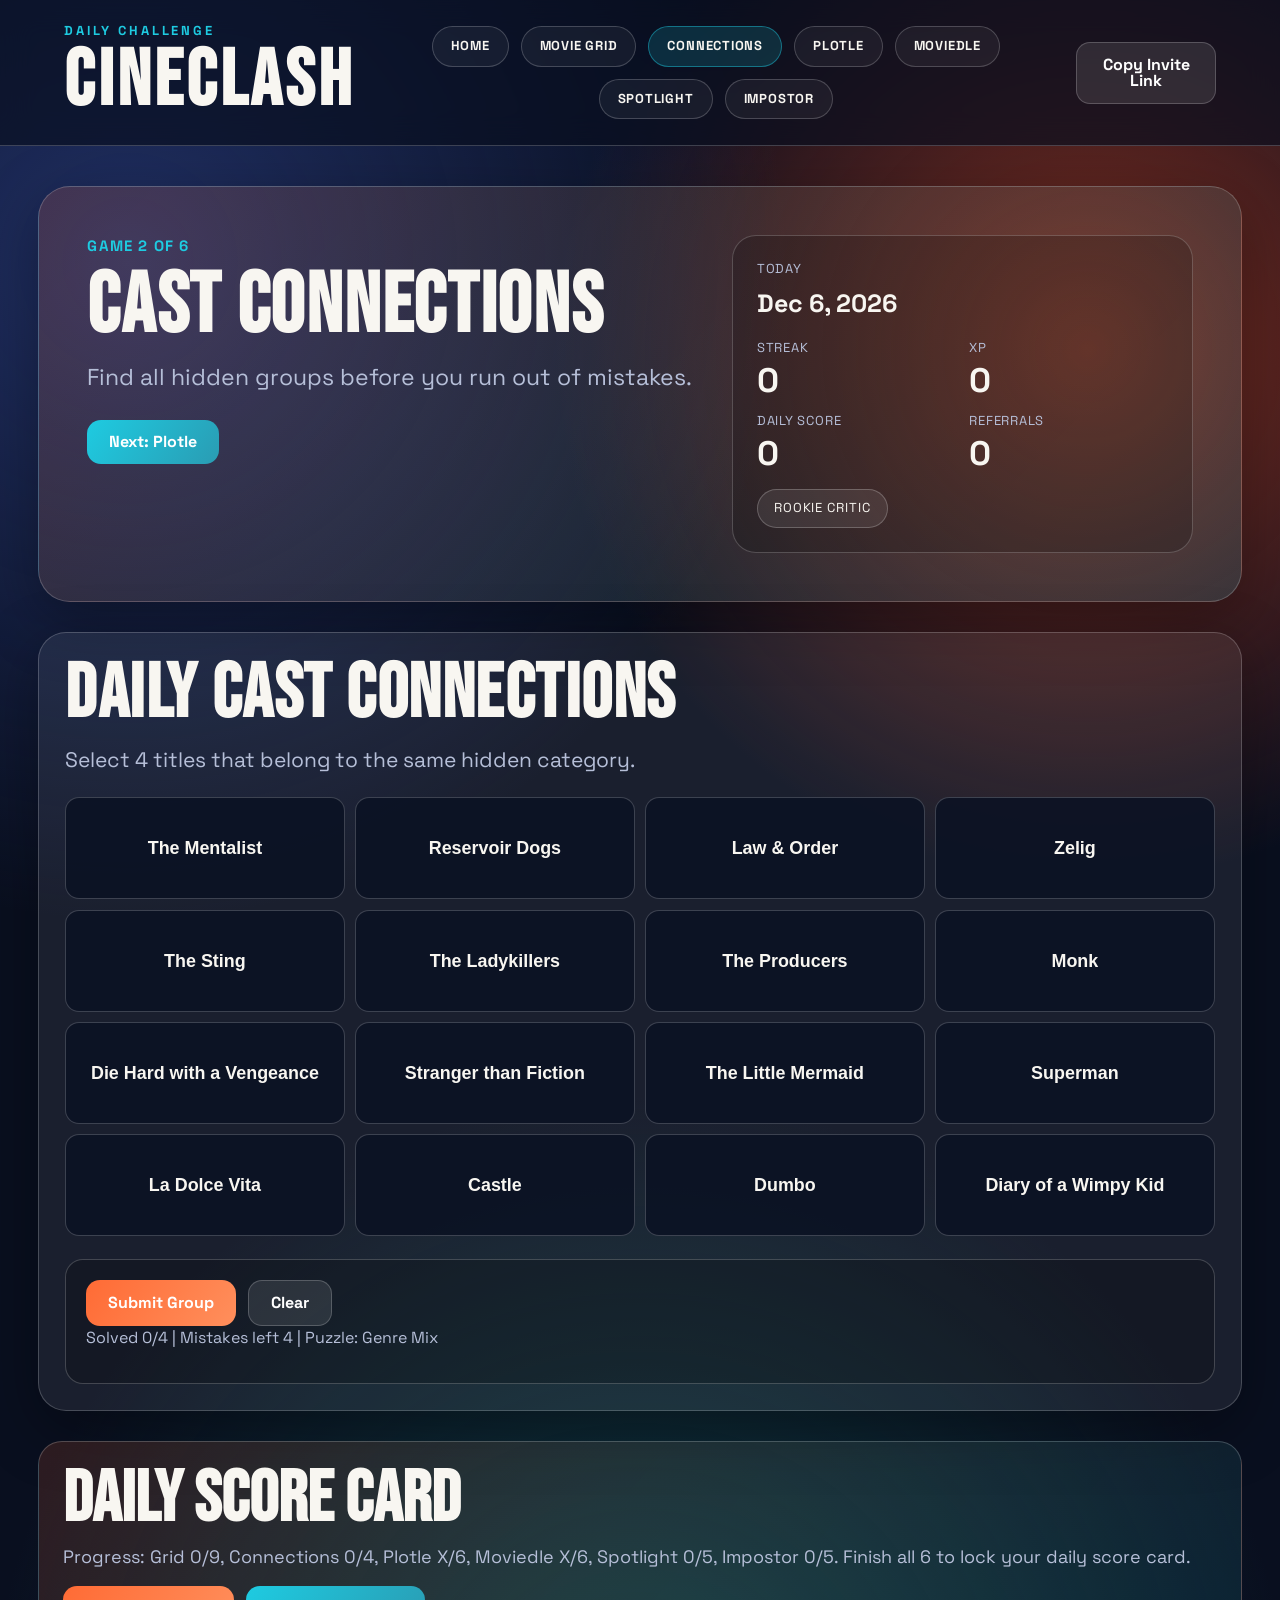
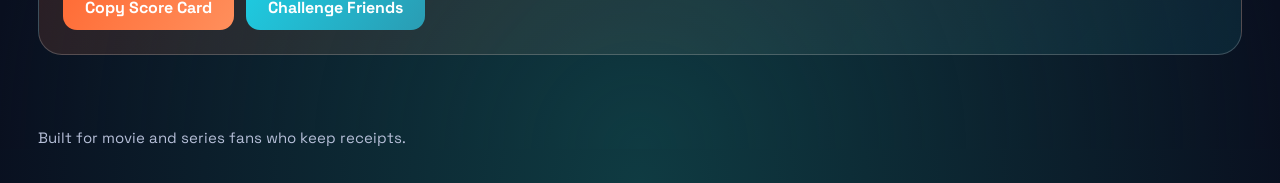
==== cast-connections.html @ 078f18a3 "first commit" ====
<!doctype html>
<html lang="en">
  <head>
    <meta charset="UTF-8" />
    <meta name="viewport" content="width=device-width, initial-scale=1.0" />
    <title>CineClash | Cast Connections</title>
    <meta name="description" content="Play the daily Cast Connections challenge on CineClash." />
    <link rel="preconnect" href="https://fonts.googleapis.com" />
    <link rel="preconnect" href="https://fonts.gstatic.com" crossorigin />
    <link
      href="https://fonts.googleapis.com/css2?family=Bebas+Neue&family=Space+Grotesk:wght@400;500;700&display=swap"
      rel="stylesheet"
    />
    <link rel="stylesheet" href="./styles.css" />
  </head>
  <body data-page="connections">
    <div class="ambient ambient-a"></div>
    <div class="ambient ambient-b"></div>

    <header class="topbar">
      <div class="brand-wrap">
        <p class="eyebrow">Daily Challenge</p>
        <h1 class="brand">CineClash</h1>
      </div>
      <nav class="page-nav">
        <a class="nav-link" href="./index.html">Home</a>
        <a class="nav-link" href="./movie-grid.html">Movie Grid</a>
        <a class="nav-link active" href="./cast-connections.html">Connections</a>
        <a class="nav-link" href="./plotle.html">Plotle</a>
        <a class="nav-link" href="./moviedle.html">Moviedle</a>
        <a class="nav-link" href="./impostor.html">Spotlight</a>
        <a class="nav-link" href="./impostor-cast.html">Impostor</a>
      </nav>
      <div class="topbar-actions">
        <button id="copy-link-btn" class="btn btn-ghost">Copy Invite Link</button>
      </div>
    </header>

    <main class="layout">
      <section class="hero reveal">
        <div class="hero-main">
          <p class="hero-kicker">Game 2 of 6</p>
          <h2>Cast Connections</h2>
          <p class="hero-sub">Find all hidden groups before you run out of mistakes.</p>
          <div class="hero-actions">
            <a href="./plotle.html" class="btn btn-secondary">Next: Plotle</a>
          </div>
        </div>
        <aside class="stat-card">
          <p class="stat-label">Today</p>
          <p id="today-date" class="stat-main">-</p>
          <div class="stat-grid">
            <div>
              <p class="stat-label">Streak</p>
              <p id="streak-value" class="stat-value">0</p>
            </div>
            <div>
              <p class="stat-label">XP</p>
              <p id="xp-value" class="stat-value">0</p>
            </div>
            <div>
              <p class="stat-label">Daily Score</p>
              <p id="daily-score-value" class="stat-value">0</p>
            </div>
            <div>
              <p class="stat-label">Referrals</p>
              <p id="referral-value" class="stat-value">0</p>
            </div>
          </div>
          <p id="tier-badge" class="tier-badge">Rookie Critic</p>
        </aside>
      </section>

      <article class="game-card reveal single-game" id="connections-section">
        <div class="game-head">
          <h3>Daily Cast Connections</h3>
          <p>Select 4 titles that belong to the same hidden category.</p>
        </div>
        <div id="connections-board" class="connections-board"></div>
        <div class="panel">
          <div class="guess-actions">
            <button id="connections-submit-btn" class="btn btn-primary">Submit Group</button>
            <button id="connections-clear-btn" class="btn btn-ghost">Clear</button>
          </div>
          <p id="connections-meta" class="mini"></p>
          <ul id="connections-solved" class="solved-list"></ul>
        </div>
      </article>

      <section class="share reveal">
        <h3>Daily Score Card</h3>
        <p id="haul-summary">Finish all six games to unlock your final score card.</p>
        <div class="share-actions">
          <button id="copy-final-btn" class="btn btn-primary">Copy Score Card</button>
          <button id="challenge-btn" class="btn btn-secondary">Challenge Friends</button>
        </div>
      </section>
    </main>

    <footer class="footer">
      <p>Built for movie and series fans who keep receipts.</p>
    </footer>

    <div id="toast" class="toast"></div>

    <script src="./data/catalog.js"></script>
    <script src="./app.js"></script>
  </body>
</html>
---- styles.css ----
:root {
  --bg: #090f1f;
  --bg-soft: #101a33;
  --surface: rgba(255, 255, 255, 0.07);
  --surface-strong: rgba(255, 255, 255, 0.12);
  --line: rgba(255, 255, 255, 0.2);
  --text: #f8f6f1;
  --muted: #b6bfd8;
  --accent: #ff6b35;
  --accent-2: #1ecbe1;
  --good: #35d07f;
  --warn: #ffcf5c;
  --bad: #ff5d73;
  --shadow: 0 18px 60px rgba(0, 0, 0, 0.34);
}

*,
*::before,
*::after {
  box-sizing: border-box;
}

html,
body {
  margin: 0;
  min-height: 100%;
  color: var(--text);
  background: radial-gradient(circle at 10% 15%, #202f63 0%, transparent 35%),
    radial-gradient(circle at 85% 20%, #7f2d1f 0%, transparent 30%),
    radial-gradient(circle at 50% 100%, #0f3b42 0%, transparent 35%),
    var(--bg);
  font-family: "Space Grotesk", sans-serif;
  font-size: 18px;
  line-height: 1.45;
}

a {
  color: inherit;
  text-decoration: none;
}

.ambient {
  position: fixed;
  pointer-events: none;
  filter: blur(52px);
  z-index: -1;
}

.ambient-a {
  width: 360px;
  height: 360px;
  background: rgba(255, 107, 53, 0.32);
  left: 6%;
  top: 22%;
  animation: drift 13s ease-in-out infinite;
}

.ambient-b {
  width: 430px;
  height: 430px;
  background: rgba(30, 203, 225, 0.32);
  right: 8%;
  top: 54%;
  animation: drift 15s ease-in-out infinite reverse;
}

@keyframes drift {
  0%,
  100% {
    transform: translate3d(0, 0, 0);
  }
  50% {
    transform: translate3d(0, -18px, 0) scale(1.07);
  }
}

.topbar {
  position: sticky;
  top: 0;
  z-index: 30;
  display: flex;
  justify-content: space-between;
  align-items: center;
  gap: 24px;
  padding: 24px 5vw;
  backdrop-filter: blur(16px);
  background: rgba(9, 15, 31, 0.66);
  border-bottom: 1px solid var(--line);
}

.page-nav {
  display: flex;
  flex-wrap: wrap;
  justify-content: center;
  gap: 12px;
}

.nav-link {
  border: 1px solid var(--line);
  border-radius: 999px;
  padding: 10px 18px;
  font-size: 13px;
  font-weight: 700;
  text-transform: uppercase;
  letter-spacing: 0.06em;
  background: rgba(255, 255, 255, 0.05);
  transition: border-color 0.15s ease, background 0.15s ease;
}

.nav-link:hover {
  border-color: var(--accent-2);
}

.nav-link.active {
  background: rgba(30, 203, 225, 0.16);
  border-color: rgba(30, 203, 225, 0.45);
}

.brand-wrap {
  display: flex;
  flex-direction: column;
  line-height: 1;
}

.eyebrow {
  margin: 0;
  color: var(--accent-2);
  text-transform: uppercase;
  letter-spacing: 0.22em;
  font-size: 13px;
  font-weight: 700;
}

.brand {
  margin: 6px 0 0;
  font-family: "Bebas Neue", sans-serif;
  font-size: clamp(56px, 7vw, 78px);
  letter-spacing: 0.05em;
}

.layout {
  width: min(1520px, 94vw);
  margin: 40px auto 72px;
  display: grid;
  gap: 30px;
}

.hero {
  background: linear-gradient(135deg, rgba(255, 107, 53, 0.17), rgba(30, 203, 225, 0.14));
  border: 1px solid var(--line);
  border-radius: 32px;
  box-shadow: var(--shadow);
  padding: clamp(30px, 4vw, 48px);
  display: grid;
  gap: 30px;
  grid-template-columns: 1.2fr 0.9fr;
}

.hero-main {
  display: grid;
  align-content: start;
}

.hero-kicker {
  margin: 0;
  color: var(--accent-2);
  letter-spacing: 0.08em;
  text-transform: uppercase;
  font-weight: 700;
  font-size: 15px;
}

.hero h2 {
  margin: 10px 0 14px;
  font-family: "Bebas Neue", sans-serif;
  letter-spacing: 0.02em;
  font-size: clamp(56px, 7.5vw, 84px);
  line-height: 0.95;
}

.hero-sub {
  margin: 0;
  color: var(--muted);
  font-size: clamp(18px, 2vw, 23px);
  max-width: 44ch;
}

.hero-actions {
  margin-top: 26px;
  display: flex;
  flex-wrap: wrap;
  gap: 14px;
}

.stat-card {
  background: rgba(0, 0, 0, 0.18);
  border: 1px solid var(--line);
  border-radius: 24px;
  padding: 24px;
}

.stat-grid {
  margin-top: 18px;
  display: grid;
  grid-template-columns: 1fr 1fr;
  gap: 14px;
}

.stat-label {
  margin: 0;
  color: var(--muted);
  font-size: 13px;
  letter-spacing: 0.06em;
  text-transform: uppercase;
}

.stat-main {
  margin: 6px 0 10px;
  font-weight: 700;
  font-size: 25px;
}

.stat-value {
  margin: 6px 0 0;
  font-weight: 700;
  font-size: 34px;
  line-height: 1;
}

.tier-badge {
  margin: 18px 0 0;
  display: inline-flex;
  align-items: center;
  border-radius: 999px;
  border: 1px solid rgba(255, 255, 255, 0.22);
  padding: 9px 16px;
  font-size: 13px;
  text-transform: uppercase;
  letter-spacing: 0.07em;
  background: rgba(255, 255, 255, 0.08);
}

.ticker {
  border: 1px solid var(--line);
  border-radius: 18px;
  padding: 18px 24px;
  background: rgba(255, 255, 255, 0.05);
}

.ticker-title {
  margin: 0;
  font-size: 13px;
  text-transform: uppercase;
  color: var(--accent-2);
  letter-spacing: 0.13em;
  font-weight: 700;
}

#live-feed {
  margin: 8px 0 0;
  font-weight: 600;
  font-size: 20px;
}

.games {
  display: grid;
  grid-template-columns: repeat(3, minmax(0, 1fr));
  gap: 24px;
}

.hub-grid {
  display: grid;
  grid-template-columns: repeat(3, minmax(0, 1fr));
  gap: 24px;
}

.hub-card {
  border: 1px solid var(--line);
  border-radius: 24px;
  padding: 22px;
  background: var(--surface);
  box-shadow: var(--shadow);
  min-height: 470px;
  display: grid;
  align-content: start;
}

.game-preview {
  width: 100%;
  aspect-ratio: 16 / 9;
  object-fit: cover;
  border-radius: 16px;
  border: 1px solid rgba(255, 255, 255, 0.3);
  margin-bottom: 18px;
  background: rgba(255, 255, 255, 0.08);
}

.hub-card h3 {
  margin: 0;
  font-family: "Bebas Neue", sans-serif;
  font-size: 54px;
  line-height: 0.95;
  letter-spacing: 0.02em;
}

.hub-card p {
  margin: 12px 0;
  color: var(--muted);
  min-height: 74px;
  font-size: 20px;
}

.hub-card .mini {
  min-height: 0;
  margin: 2px 0 16px;
  font-size: 16px;
}

.single-game {
  width: min(1260px, 100%);
  justify-self: center;
}

.game-card {
  border: 1px solid var(--line);
  border-radius: 28px;
  background: var(--surface);
  box-shadow: var(--shadow);
  padding: 26px;
  display: grid;
  gap: 22px;
}

.game-head {
  display: grid;
  gap: 14px;
}

.game-description-image {
  width: 100%;
  max-height: 310px;
  object-fit: cover;
  border-radius: 20px;
  border: 1px solid rgba(255, 255, 255, 0.28);
  background: rgba(255, 255, 255, 0.08);
}

.game-head h3 {
  margin: 0;
  font-family: "Bebas Neue", sans-serif;
  font-size: clamp(58px, 8vw, 76px);
  line-height: 0.95;
  letter-spacing: 0.02em;
}

.game-head p {
  margin: 0;
  color: var(--muted);
  font-size: 21px;
}

.panel {
  border: 1px solid var(--line);
  border-radius: 18px;
  padding: 20px;
  background: rgba(0, 0, 0, 0.22);
}

.mini {
  margin: 0 0 12px;
  color: var(--muted);
  font-size: 16px;
  min-height: auto;
}

.grid-board {
  display: grid;
  grid-template-columns: repeat(4, 1fr);
  gap: 10px;
}

.grid-header,
.grid-cell {
  min-height: clamp(82px, 8vw, 110px);
  border-radius: 14px;
  border: 1px solid var(--line);
  padding: 12px;
  display: flex;
  align-items: center;
  justify-content: center;
  text-align: center;
  font-size: clamp(14px, 1.5vw, 20px);
  line-height: 1.2;
}

.grid-header {
  background: rgba(255, 255, 255, 0.06);
  font-weight: 700;
}

.grid-corner {
  background: rgba(255, 107, 53, 0.2);
  border-color: rgba(255, 107, 53, 0.45);
}

.grid-cell {
  cursor: pointer;
  color: var(--text);
  background: rgba(13, 20, 39, 0.82);
  transition: transform 0.15s ease, border-color 0.15s ease;
}

.grid-cell:hover {
  transform: translateY(-1px);
}

.grid-cell.active {
  border-color: var(--accent-2);
  box-shadow: 0 0 0 2px rgba(30, 203, 225, 0.2);
}

.grid-cell.filled {
  background: rgba(53, 208, 127, 0.2);
  border-color: rgba(53, 208, 127, 0.55);
  font-weight: 700;
}

.grid-cell.wrong {
  animation: shake 0.26s ease;
}

@keyframes shake {
  0%,
  100% {
    transform: translateX(0);
  }
  25% {
    transform: translateX(-4px);
  }
  75% {
    transform: translateX(4px);
  }
}

.guess-row {
  display: flex;
  gap: 12px;
}

input {
  width: 100%;
  padding: 16px 18px;
  border: 1px solid var(--line);
  background: rgba(7, 12, 24, 0.85);
  color: var(--text);
  border-radius: 14px;
  outline: none;
  font-family: inherit;
  font-size: 18px;
}

input:focus {
  border-color: var(--accent-2);
}

.btn {
  border: none;
  border-radius: 14px;
  padding: 14px 22px;
  font-size: 16px;
  font-weight: 700;
  line-height: 1;
  font-family: inherit;
  cursor: pointer;
  color: #fff;
  transition: transform 0.18s ease, opacity 0.18s ease;
}

.btn:hover {
  transform: translateY(-1px);
}

.btn:active {
  transform: translateY(0);
}

.btn:disabled {
  opacity: 0.55;
  cursor: not-allowed;
}

.btn-primary {
  background: linear-gradient(125deg, #ff6b35, #ff8f5c);
}

.btn-secondary {
  background: linear-gradient(125deg, #1ecbe1, #2a9cb3);
}

.btn-ghost {
  background: rgba(255, 255, 255, 0.1);
  border: 1px solid var(--line);
}

.connections-board {
  display: grid;
  grid-template-columns: repeat(4, minmax(0, 1fr));
  gap: 10px;
  align-items: stretch;
}

.connections-board.empty {
  display: block;
}

.connections-board-empty {
  margin: 0;
  border: 1px dashed var(--line);
  border-radius: 14px;
  padding: 14px;
  color: var(--muted);
  text-align: center;
  font-size: 16px;
}

.conn-item {
  min-height: clamp(88px, 8vw, 112px);
  border-radius: 14px;
  border: 1px solid var(--line);
  background: rgba(11, 18, 35, 0.86);
  color: var(--text);
  font-size: clamp(14px, 1.4vw, 18px);
  font-weight: 600;
  padding: 10px;
  cursor: pointer;
  transition: border-color 0.15s ease, background 0.15s ease, transform 0.24s ease, opacity 0.24s ease;
  will-change: transform;
}

.conn-item.selected {
  border-color: var(--accent-2);
  background: rgba(30, 203, 225, 0.16);
}

.conn-item.solved {
  border-color: rgba(53, 208, 127, 0.6);
  background: rgba(53, 208, 127, 0.18);
}

.conn-item.is-entering {
  animation: conn-item-enter 0.3s cubic-bezier(0.2, 0.9, 0.3, 1);
}

@keyframes conn-item-enter {
  from {
    opacity: 0;
    transform: translateY(8px) scale(0.98);
  }
  to {
    opacity: 1;
    transform: translateY(0) scale(1);
  }
}

.guess-actions {
  display: flex;
  gap: 12px;
}

.solved-list {
  margin: 14px 0 0;
  padding: 0;
  list-style: none;
  display: grid;
  gap: 10px;
}

.connections-reveal-row {
  border-radius: 16px;
  padding: 12px 14px;
  border: 1px solid rgba(255, 255, 255, 0.26);
  color: #051423;
}

.connections-reveal-row.is-new {
  animation: connections-reveal-in 0.36s cubic-bezier(0.2, 0.9, 0.3, 1);
}

@keyframes connections-reveal-in {
  from {
    opacity: 0;
    transform: translateY(-10px) scale(0.98);
  }
  to {
    opacity: 1;
    transform: translateY(0) scale(1);
  }
}

.connections-reveal-row strong {
  display: block;
  font-family: "Bebas Neue", sans-serif;
  letter-spacing: 0.03em;
  font-size: clamp(30px, 3.6vw, 42px);
  line-height: 0.95;
  margin-bottom: 6px;
}

.connections-reveal-row p {
  margin: 0;
  font-weight: 600;
  font-size: 17px;
  line-height: 1.25;
}

.connections-reveal-row.tone-0 {
  background: #ffd43a;
}

.connections-reveal-row.tone-1 {
  background: #5fd4ff;
}

.connections-reveal-row.tone-2 {
  background: #86e8a7;
}

.connections-reveal-row.tone-3 {
  background: #ff9dc0;
}

.game-head .impostor-progress {
  margin: 0;
  color: var(--accent-2);
  text-transform: uppercase;
  letter-spacing: 0.08em;
  font-weight: 700;
  font-size: 14px;
}

.game-head .impostor-question {
  margin: 8px 0 0;
  font-family: "Bebas Neue", sans-serif;
  font-size: clamp(44px, 6vw, 62px);
  line-height: 0.95;
  letter-spacing: 0.02em;
}

.game-head .impostor-sub {
  margin: 8px 0 0;
  color: var(--muted);
  font-size: 19px;
}

.impostor-options {
  display: grid;
  grid-template-columns: repeat(3, minmax(0, 1fr));
  gap: 12px;
}

.impostor-option {
  min-height: clamp(88px, 7vw, 112px);
  border-radius: 14px;
  border: 1px solid var(--line);
  background: rgba(11, 18, 35, 0.86);
  color: var(--text);
  font-size: clamp(16px, 1.5vw, 20px);
  font-weight: 700;
  padding: 12px;
  cursor: pointer;
  transition: border-color 0.16s ease, background 0.16s ease, transform 0.16s ease;
}

.impostor-option:hover {
  transform: translateY(-1px);
}

.impostor-option.selected {
  border-color: var(--accent-2);
  background: rgba(30, 203, 225, 0.16);
}

.impostor-option.correct {
  border-color: rgba(53, 208, 127, 0.72);
  background: rgba(53, 208, 127, 0.26);
}

.impostor-option.wrong {
  border-color: rgba(255, 93, 115, 0.72);
  background: rgba(255, 93, 115, 0.24);
}

.impostor-options.revealed {
  grid-template-columns: 1fr;
}

.impostor-reveal-row {
  border-radius: 14px;
  border: 1px solid var(--line);
  background: rgba(0, 0, 0, 0.2);
  padding: 14px;
}

.impostor-reveal-row strong {
  display: block;
  font-size: 18px;
  line-height: 1.25;
}

.impostor-reveal-row p {
  margin: 6px 0 0;
  color: var(--accent-2);
  font-weight: 700;
  font-size: 20px;
}

.impostor-cast-options {
  display: grid;
  grid-template-columns: repeat(3, minmax(0, 1fr));
  gap: 12px;
}

.impostor-cast-option {
  min-height: clamp(88px, 7vw, 112px);
  border-radius: 14px;
  border: 1px solid var(--line);
  background: rgba(11, 18, 35, 0.86);
  color: var(--text);
  font-size: clamp(16px, 1.5vw, 20px);
  font-weight: 700;
  padding: 12px;
  cursor: pointer;
  transition: border-color 0.16s ease, background 0.16s ease, transform 0.16s ease;
}

.impostor-cast-option:hover {
  transform: translateY(-1px);
}

.impostor-cast-option.selected {
  border-color: var(--accent-2);
  background: rgba(30, 203, 225, 0.16);
}

.impostor-cast-option.correct {
  border-color: rgba(53, 208, 127, 0.72);
  background: rgba(53, 208, 127, 0.26);
}

.impostor-cast-option.wrong {
  border-color: rgba(255, 93, 115, 0.72);
  background: rgba(255, 93, 115, 0.24);
}

.clue-box {
  border: 1px solid var(--line);
  border-radius: 16px;
  background: rgba(0, 0, 0, 0.2);
  padding: 18px;
  min-height: 140px;
}

.clue-box p {
  margin: 0 0 10px;
  font-size: 18px;
}

.clue-box p:last-child {
  margin-bottom: 0;
}

.plotle-guesses {
  display: grid;
  gap: 10px;
}

.moviedle-clue {
  border: 1px solid var(--line);
  border-radius: 16px;
  padding: 14px 16px;
  background: rgba(0, 0, 0, 0.2);
  font-size: 17px;
  color: var(--muted);
}

.moviedle-board-wrap {
  overflow-x: auto;
}

.moviedle-board {
  display: grid;
  gap: 10px;
}

.moviedle-row {
  display: grid;
  gap: 10px;
}

.moviedle-row.active .moviedle-tile.empty {
  border-color: rgba(30, 203, 225, 0.35);
}

.moviedle-row.answer-row {
  margin-top: 6px;
}

.moviedle-tile {
  min-height: clamp(76px, 7vw, 94px);
  border-radius: 12px;
  border: 1px solid var(--line);
  background: rgba(11, 18, 35, 0.9);
  display: flex;
  align-items: center;
  justify-content: center;
  text-transform: uppercase;
  font-size: clamp(26px, 2.2vw, 34px);
  font-weight: 800;
  letter-spacing: 0.04em;
}

.moviedle-tile.exact {
  background: rgba(53, 208, 127, 0.28);
  border-color: rgba(53, 208, 127, 0.6);
}

.moviedle-tile.present {
  background: rgba(255, 207, 92, 0.25);
  border-color: rgba(255, 207, 92, 0.62);
}

.moviedle-tile.absent {
  background: rgba(119, 133, 160, 0.3);
  border-color: rgba(145, 157, 180, 0.58);
}

.moviedle-tile.empty {
  background: rgba(255, 255, 255, 0.03);
}

.moviedle-tile.draft {
  background: rgba(30, 203, 225, 0.18);
  border-color: rgba(30, 203, 225, 0.6);
}

.moviedle-tile.cursor {
  border-color: rgba(30, 203, 225, 0.8);
  box-shadow: 0 0 0 2px rgba(30, 203, 225, 0.22);
  animation: moviedle-cursor 1s steps(1) infinite;
}

@keyframes moviedle-cursor {
  0%,
  49% {
    background: rgba(255, 255, 255, 0.03);
  }
  50%,
  100% {
    background: rgba(30, 203, 225, 0.2);
  }
}

.moviedle-entry-hint {
  margin-bottom: 8px;
}

.moviedle-hidden-input {
  position: absolute;
  width: 1px;
  height: 1px;
  opacity: 0;
  pointer-events: none;
  border: 0;
  padding: 0;
}

.moviedle-keyboard {
  display: grid;
  gap: 8px;
  width: min(640px, 100%);
  margin: 0 auto;
}

.moviedle-keyboard-row {
  display: grid;
  grid-auto-flow: column;
  grid-auto-columns: minmax(0, 1fr);
  gap: 8px;
}

.moviedle-key {
  border: 1px solid var(--line);
  border-radius: 10px;
  background: #f0f2f4;
  color: #111827;
  padding: 12px 8px;
  font-size: 20px;
  font-weight: 700;
  text-transform: lowercase;
  cursor: pointer;
  transition: transform 0.1s ease, filter 0.1s ease;
}

.moviedle-key:hover {
  filter: brightness(0.96);
  transform: translateY(-1px);
}

.moviedle-key.wide {
  grid-column: span 2;
}

.moviedle-key.exact {
  background: rgba(53, 208, 127, 0.9);
  color: #04200f;
}

.moviedle-key.present {
  background: rgba(255, 207, 92, 0.92);
  color: #2b1c00;
}

.moviedle-key.absent {
  background: rgba(151, 163, 180, 0.72);
  color: #f7f9fc;
}

.moviedle-key:disabled {
  opacity: 0.72;
  cursor: default;
}

.guess-item {
  border-radius: 14px;
  border: 1px solid var(--line);
  background: rgba(10, 16, 31, 0.84);
  padding: 12px;
  font-size: 16px;
}

.guess-item strong {
  display: block;
  margin-bottom: 8px;
}

.guess-tags {
  display: flex;
  flex-wrap: wrap;
  gap: 8px;
}

.tag {
  border-radius: 999px;
  padding: 6px 10px;
  font-size: 13px;
  font-weight: 700;
}

.tag.good {
  background: rgba(53, 208, 127, 0.24);
  border: 1px solid rgba(53, 208, 127, 0.56);
}

.tag.mid {
  background: rgba(255, 207, 92, 0.24);
  border: 1px solid rgba(255, 207, 92, 0.56);
}

.tag.bad {
  background: rgba(255, 93, 115, 0.24);
  border: 1px solid rgba(255, 93, 115, 0.56);
}

.share {
  border: 1px solid var(--line);
  border-radius: 24px;
  padding: 24px;
  background: linear-gradient(130deg, rgba(255, 107, 53, 0.15), rgba(30, 203, 225, 0.1));
}

.share h3 {
  margin: 0;
  font-family: "Bebas Neue", sans-serif;
  font-size: clamp(52px, 6vw, 72px);
  line-height: 0.95;
}

.share p {
  color: var(--muted);
  font-size: 18px;
  margin: 10px 0 16px;
}

.share-actions {
  display: flex;
  flex-wrap: wrap;
  gap: 12px;
}

.footer {
  width: min(1520px, 94vw);
  margin: 0 auto 34px;
  color: var(--muted);
  font-size: 15px;
}

.toast {
  position: fixed;
  left: 50%;
  bottom: 24px;
  transform: translateX(-50%) translateY(12px);
  padding: 14px 20px;
  border-radius: 999px;
  border: 1px solid var(--line);
  background: rgba(0, 0, 0, 0.84);
  font-size: 15px;
  opacity: 0;
  pointer-events: none;
  transition: opacity 0.2s ease, transform 0.2s ease;
  z-index: 40;
}

.toast.show {
  opacity: 1;
  transform: translateX(-50%) translateY(0);
}

.win-modal {
  position: fixed;
  inset: 0;
  background: rgba(4, 8, 18, 0.72);
  backdrop-filter: blur(6px);
  display: none;
  align-items: center;
  justify-content: center;
  padding: 24px;
  z-index: 55;
}

.win-modal.show {
  display: flex;
}

.win-modal-card {
  width: min(560px, 94vw);
  border-radius: 24px;
  border: 1px solid var(--line);
  background: linear-gradient(140deg, rgba(255, 107, 53, 0.2), rgba(30, 203, 225, 0.16)), var(--bg-soft);
  box-shadow: var(--shadow);
  padding: 28px;
  text-align: center;
}

.win-modal-card h3 {
  margin: 0;
  font-family: "Bebas Neue", sans-serif;
  font-size: clamp(52px, 7vw, 72px);
  line-height: 0.95;
}

.win-modal-card p {
  margin: 14px 0 22px;
  color: var(--text);
  font-size: clamp(20px, 2.6vw, 28px);
}

.win-modal-card.lost {
  background: linear-gradient(140deg, rgba(255, 93, 115, 0.24), rgba(255, 107, 53, 0.16)), var(--bg-soft);
}

.reveal {
  animation: reveal 0.5s ease both;
}

@keyframes reveal {
  from {
    opacity: 0;
    transform: translateY(10px);
  }
  to {
    opacity: 1;
    transform: translateY(0);
  }
}

@media (max-width: 1320px) {
  .layout,
  .footer {
    width: min(1320px, 94vw);
  }

  .hub-grid {
    grid-template-columns: repeat(3, minmax(0, 1fr));
  }
}

@media (max-width: 1120px) {
  html,
  body {
    font-size: 17px;
  }

  .topbar {
    flex-wrap: wrap;
    justify-content: center;
    padding: 20px 4vw;
  }

  .hero {
    grid-template-columns: 1fr;
  }

  .hub-grid {
    grid-template-columns: repeat(3, minmax(0, 1fr));
  }

  .single-game {
    width: 100%;
  }

  .connections-board {
    grid-template-columns: repeat(2, minmax(0, 1fr));
  }

  .impostor-options {
    grid-template-columns: repeat(2, minmax(0, 1fr));
  }

  .impostor-cast-options {
    grid-template-columns: repeat(2, minmax(0, 1fr));
  }
}

@media (max-width: 760px) {
  .layout {
    margin-top: 24px;
    gap: 20px;
  }

  .topbar {
    align-items: flex-start;
    justify-content: flex-start;
    gap: 14px;
  }

  .page-nav {
    width: 100%;
    justify-content: flex-start;
  }

  .nav-link {
    font-size: 12px;
    padding: 9px 13px;
  }

  .hub-grid {
    grid-template-columns: 1fr;
  }

  .hero,
  .share,
  .game-card,
  .hub-card,
  .panel,
  .stat-card,
  .ticker {
    padding: 16px;
    border-radius: 18px;
  }

  .hero h2,
  .share h3,
  .game-head h3,
  .hub-card h3 {
    font-size: clamp(40px, 11vw, 58px);
  }

  .hero-sub,
  .game-head p,
  .hub-card p,
  .share p,
  #live-feed,
  .clue-box p {
    font-size: 16px;
  }

  .guess-row,
  .guess-actions,
  .share-actions,
  .hero-actions {
    flex-direction: column;
  }

  .grid-board,
  .connections-board {
    gap: 8px;
  }

  .impostor-options {
    grid-template-columns: 1fr;
    gap: 8px;
  }

  .impostor-cast-options {
    grid-template-columns: 1fr;
    gap: 8px;
  }

  .moviedle-row {
    gap: 6px;
  }

  .grid-header,
  .grid-cell,
  .conn-item,
  .impostor-option,
  .impostor-cast-option {
    min-height: 70px;
    font-size: 13px;
    border-radius: 10px;
    padding: 8px;
  }

  input,
  .btn {
    font-size: 15px;
    padding: 12px 14px;
  }

  .moviedle-tile {
    min-height: 58px;
    font-size: 20px;
    border-radius: 8px;
  }

  .moviedle-key {
    font-size: 16px;
    padding: 10px 6px;
    border-radius: 8px;
  }

  .game-description-image {
    border-radius: 14px;
  }

  .game-preview {
    margin-bottom: 12px;
    border-radius: 12px;
  }

  .hub-card {
    min-height: 0;
  }
}
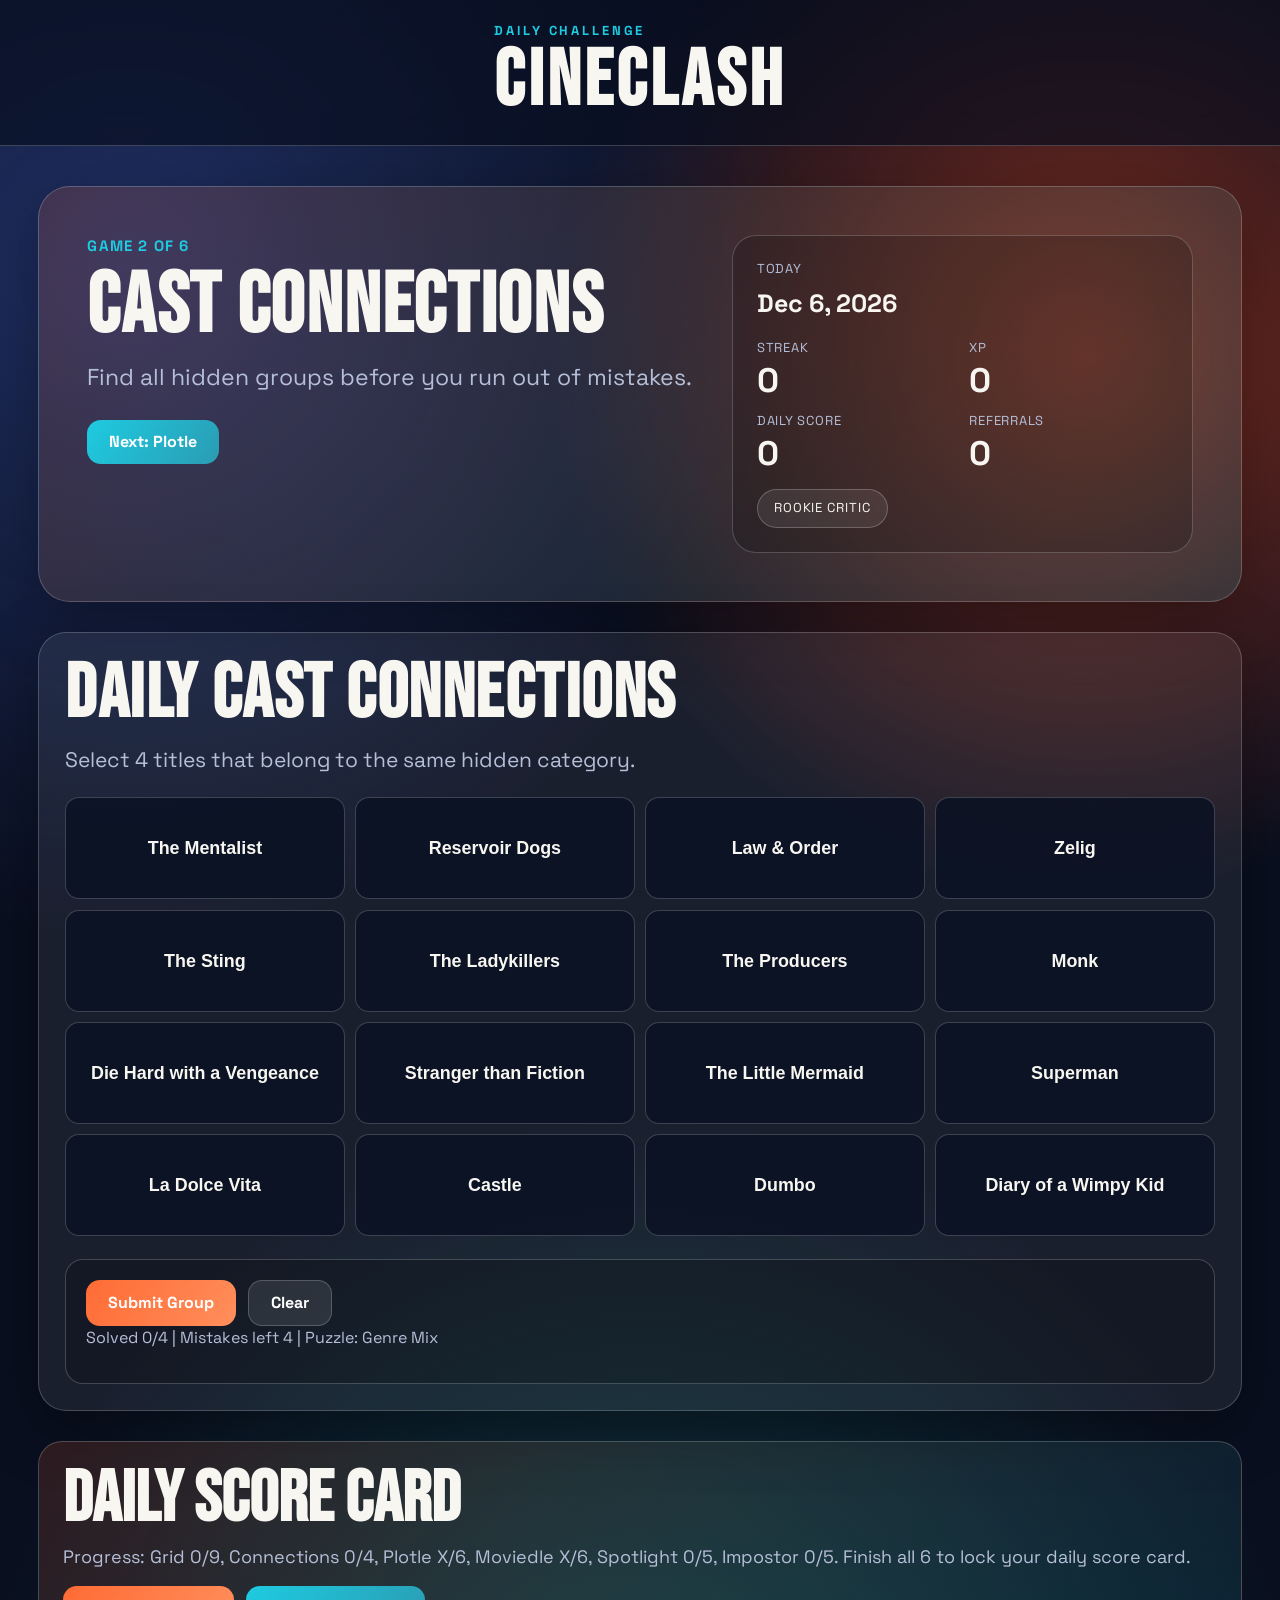
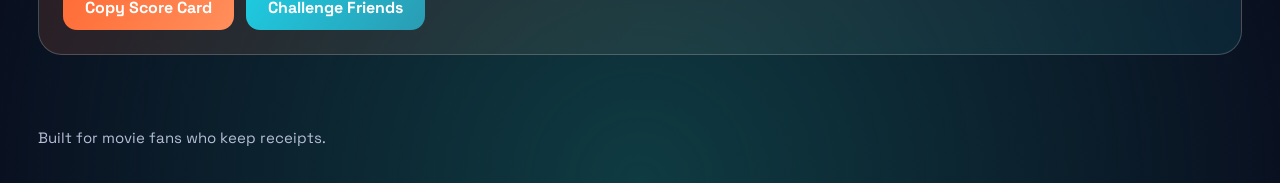
==== commit 43276930: "New database and bug fixes" ====
--- a/cast-connections.html
+++ b/cast-connections.html
@@ -18,22 +18,12 @@
     <div class="ambient ambient-b"></div>
 
     <header class="topbar">
-      <div class="brand-wrap">
-        <p class="eyebrow">Daily Challenge</p>
-        <h1 class="brand">CineClash</h1>
-      </div>
-      <nav class="page-nav">
-        <a class="nav-link" href="./index.html">Home</a>
-        <a class="nav-link" href="./movie-grid.html">Movie Grid</a>
-        <a class="nav-link active" href="./cast-connections.html">Connections</a>
-        <a class="nav-link" href="./plotle.html">Plotle</a>
-        <a class="nav-link" href="./moviedle.html">Moviedle</a>
-        <a class="nav-link" href="./impostor.html">Spotlight</a>
-        <a class="nav-link" href="./impostor-cast.html">Impostor</a>
-      </nav>
-      <div class="topbar-actions">
-        <button id="copy-link-btn" class="btn btn-ghost">Copy Invite Link</button>
-      </div>
+      <a class="brand-home" href="./index.html" aria-label="Go to home">
+        <div class="brand-wrap">
+          <p class="eyebrow">Daily Challenge</p>
+          <h1 class="brand">CineClash</h1>
+        </div>
+      </a>
     </header>
 
     <main class="layout">
@@ -98,7 +88,7 @@
     </main>
 
     <footer class="footer">
-      <p>Built for movie and series fans who keep receipts.</p>
+      <p>Built for movie fans who keep receipts.</p>
     </footer>
 
     <div id="toast" class="toast"></div>
--- a/styles.css
+++ b/styles.css
@@ -32,6 +32,7 @@
   font-family: "Space Grotesk", sans-serif;
   font-size: 18px;
   line-height: 1.45;
+  overflow-x: hidden;
 }
 
 a {
@@ -79,7 +80,7 @@
   top: 0;
   z-index: 30;
   display: flex;
-  justify-content: space-between;
+  justify-content: center;
   align-items: center;
   gap: 24px;
   padding: 24px 5vw;
@@ -88,11 +89,22 @@
   border-bottom: 1px solid var(--line);
 }
 
+.brand-home {
+  display: inline-flex;
+  align-items: center;
+  transition: opacity 0.16s ease;
+}
+
+.brand-home:hover {
+  opacity: 0.9;
+}
+
 .page-nav {
   display: flex;
   flex-wrap: wrap;
   justify-content: center;
   gap: 12px;
+  min-width: 0;
 }
 
 .nav-link {
@@ -105,6 +117,7 @@
   letter-spacing: 0.06em;
   background: rgba(255, 255, 255, 0.05);
   transition: border-color 0.15s ease, background 0.15s ease;
+  white-space: nowrap;
 }
 
 .nav-link:hover {
@@ -136,6 +149,15 @@
   font-family: "Bebas Neue", sans-serif;
   font-size: clamp(56px, 7vw, 78px);
   letter-spacing: 0.05em;
+}
+
+.topbar-actions {
+  display: flex;
+  align-items: center;
+}
+
+.topbar-actions .btn {
+  white-space: nowrap;
 }
 
 .layout {
@@ -391,6 +413,8 @@
   text-align: center;
   font-size: clamp(14px, 1.5vw, 20px);
   line-height: 1.2;
+  overflow-wrap: anywhere;
+  word-break: break-word;
 }
 
 .grid-header {
@@ -535,6 +559,8 @@
   cursor: pointer;
   transition: border-color 0.15s ease, background 0.15s ease, transform 0.24s ease, opacity 0.24s ease;
   will-change: transform;
+  overflow-wrap: anywhere;
+  word-break: break-word;
 }
 
 .conn-item.selected {
@@ -669,6 +695,8 @@
   padding: 12px;
   cursor: pointer;
   transition: border-color 0.16s ease, background 0.16s ease, transform 0.16s ease;
+  overflow-wrap: anywhere;
+  word-break: break-word;
 }
 
 .impostor-option:hover {
@@ -731,6 +759,8 @@
   padding: 12px;
   cursor: pointer;
   transition: border-color 0.16s ease, background 0.16s ease, transform 0.16s ease;
+  overflow-wrap: anywhere;
+  word-break: break-word;
 }
 
 .impostor-cast-option:hover {
@@ -865,13 +895,16 @@
 }
 
 .moviedle-hidden-input {
-  position: absolute;
+  position: fixed;
+  top: 0;
+  left: 0;
   width: 1px;
   height: 1px;
   opacity: 0;
   pointer-events: none;
   border: 0;
   padding: 0;
+  transform: translate(-200vw, -200vh);
 }
 
 .moviedle-keyboard {
@@ -1106,12 +1139,36 @@
     padding: 20px 4vw;
   }
 
+  .brand {
+    font-size: clamp(44px, 7vw, 62px);
+  }
+
+  .page-nav {
+    width: 100%;
+    justify-content: flex-start;
+    flex-wrap: nowrap;
+    overflow-x: auto;
+    padding-bottom: 6px;
+    margin-bottom: -6px;
+    -webkit-overflow-scrolling: touch;
+    scrollbar-width: thin;
+  }
+
+  .page-nav::-webkit-scrollbar {
+    height: 6px;
+  }
+
+  .page-nav::-webkit-scrollbar-thumb {
+    background: rgba(255, 255, 255, 0.24);
+    border-radius: 999px;
+  }
+
   .hero {
     grid-template-columns: 1fr;
   }
 
   .hub-grid {
-    grid-template-columns: repeat(3, minmax(0, 1fr));
+    grid-template-columns: repeat(2, minmax(0, 1fr));
   }
 
   .single-game {
@@ -1138,19 +1195,27 @@
   }
 
   .topbar {
-    align-items: flex-start;
-    justify-content: flex-start;
+    align-items: center;
+    justify-content: center;
     gap: 14px;
   }
 
   .page-nav {
     width: 100%;
     justify-content: flex-start;
+    flex-wrap: nowrap;
+    overflow-x: auto;
+    padding-bottom: 6px;
+    margin-bottom: -6px;
   }
 
   .nav-link {
     font-size: 12px;
     padding: 9px 13px;
+  }
+
+  .brand {
+    font-size: clamp(36px, 12vw, 52px);
   }
 
   .hub-grid {
@@ -1184,6 +1249,10 @@
     font-size: 16px;
   }
 
+  .stat-value {
+    font-size: clamp(24px, 8vw, 30px);
+  }
+
   .guess-row,
   .guess-actions,
   .share-actions,
@@ -1251,4 +1320,70 @@
   .hub-card {
     min-height: 0;
   }
-}
+
+  .hub-card p {
+    min-height: 0;
+  }
+}
+
+@media (max-width: 560px) {
+  html,
+  body {
+    font-size: 16px;
+  }
+
+  .layout,
+  .footer {
+    width: min(1520px, 96vw);
+  }
+
+  .topbar {
+    padding: 14px 3vw;
+  }
+
+  .hero {
+    gap: 18px;
+  }
+
+  .hero-actions,
+  .share-actions,
+  .guess-actions {
+    gap: 10px;
+  }
+
+  .grid-header,
+  .grid-cell,
+  .conn-item,
+  .impostor-option,
+  .impostor-cast-option {
+    min-height: 62px;
+    font-size: 12px;
+    padding: 7px;
+  }
+
+  .moviedle-tile {
+    min-height: 52px;
+    font-size: 18px;
+  }
+
+  .moviedle-keyboard {
+    gap: 6px;
+  }
+
+  .moviedle-keyboard-row {
+    gap: 6px;
+  }
+
+  .moviedle-key {
+    font-size: 14px;
+    padding: 9px 5px;
+  }
+
+  .connections-reveal-row strong {
+    font-size: clamp(24px, 8vw, 30px);
+  }
+
+  .connections-reveal-row p {
+    font-size: 14px;
+  }
+}
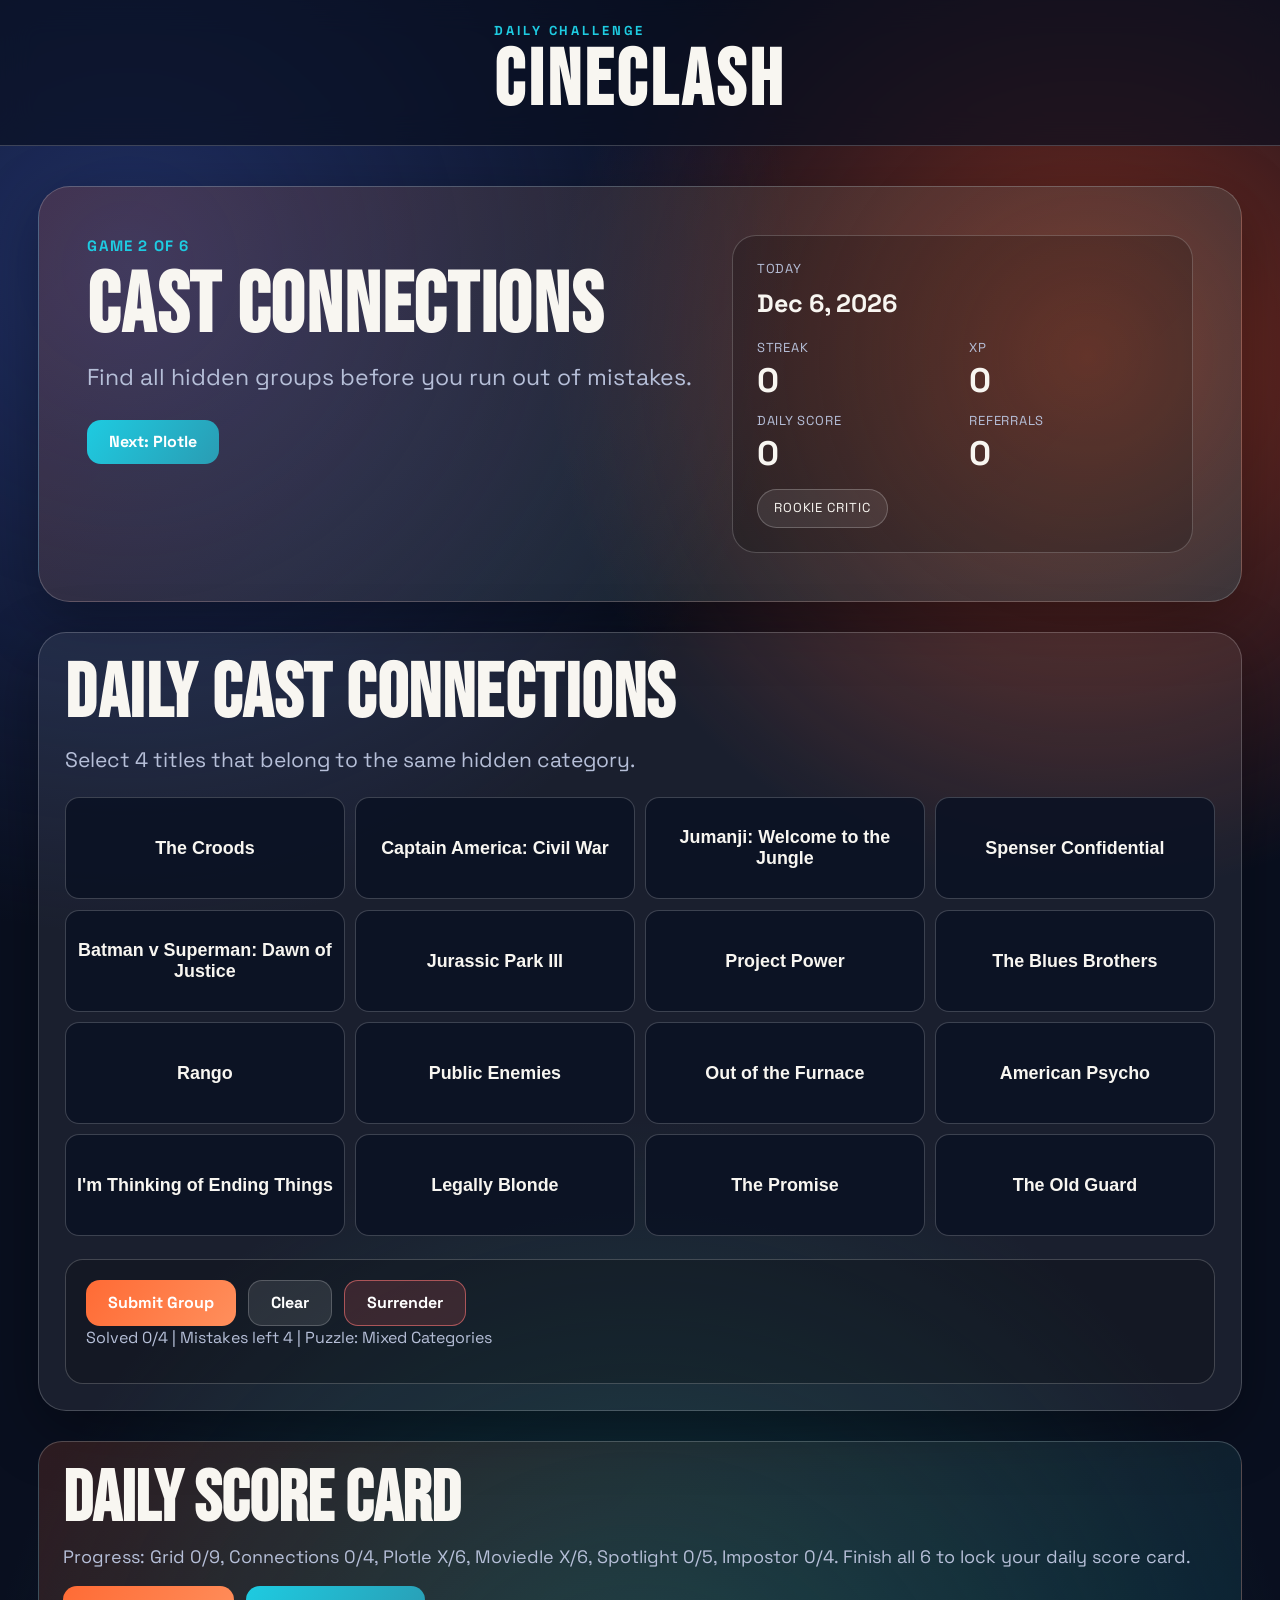
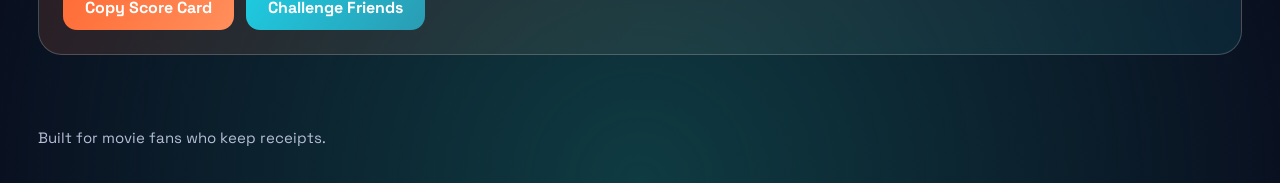
==== commit cd078522: "New database" ====
--- a/cast-connections.html
+++ b/cast-connections.html
@@ -71,6 +71,7 @@
           <div class="guess-actions">
             <button id="connections-submit-btn" class="btn btn-primary">Submit Group</button>
             <button id="connections-clear-btn" class="btn btn-ghost">Clear</button>
+            <button id="connections-surrender-btn" class="btn btn-surrender">Surrender</button>
           </div>
           <p id="connections-meta" class="mini"></p>
           <ul id="connections-solved" class="solved-list"></ul>
--- a/styles.css
+++ b/styles.css
@@ -469,6 +469,13 @@
 .guess-row {
   display: flex;
   gap: 12px;
+  flex-wrap: wrap;
+  align-items: center;
+}
+
+.guess-row input {
+  flex: 1 1 320px;
+  width: auto;
 }
 
 input {
@@ -526,6 +533,11 @@
   border: 1px solid var(--line);
 }
 
+.btn-surrender {
+  background: rgba(255, 92, 92, 0.16);
+  border: 1px solid rgba(255, 120, 120, 0.58);
+}
+
 .connections-board {
   display: grid;
   grid-template-columns: repeat(4, minmax(0, 1fr));
@@ -591,6 +603,7 @@
 .guess-actions {
   display: flex;
   gap: 12px;
+  flex-wrap: wrap;
 }
 
 .solved-list {
@@ -895,16 +908,13 @@
 }
 
 .moviedle-hidden-input {
-  position: fixed;
-  top: 0;
-  left: 0;
+  position: absolute;
   width: 1px;
   height: 1px;
   opacity: 0;
   pointer-events: none;
   border: 0;
   padding: 0;
-  transform: translate(-200vw, -200vh);
 }
 
 .moviedle-keyboard {
@@ -931,6 +941,7 @@
   font-weight: 700;
   text-transform: lowercase;
   cursor: pointer;
+  touch-action: manipulation;
   transition: transform 0.1s ease, filter 0.1s ease;
 }
 
@@ -1101,6 +1112,53 @@
   background: linear-gradient(140deg, rgba(255, 93, 115, 0.24), rgba(255, 107, 53, 0.16)), var(--bg-soft);
 }
 
+.confirm-modal {
+  position: fixed;
+  inset: 0;
+  display: none;
+  align-items: center;
+  justify-content: center;
+  background: rgba(2, 6, 16, 0.72);
+  backdrop-filter: blur(6px);
+  padding: 24px;
+  z-index: 60;
+}
+
+.confirm-modal.show {
+  display: flex;
+}
+
+.confirm-modal-card {
+  width: min(560px, 94vw);
+  border-radius: 24px;
+  border: 1px solid var(--line);
+  background: linear-gradient(140deg, rgba(255, 92, 92, 0.2), rgba(30, 203, 225, 0.12)), var(--bg-soft);
+  box-shadow: var(--shadow);
+  padding: 28px;
+  text-align: center;
+}
+
+.confirm-modal-card h3 {
+  margin: 0;
+  font-family: "Bebas Neue", sans-serif;
+  font-size: clamp(46px, 6.4vw, 64px);
+  line-height: 0.95;
+}
+
+.confirm-modal-card p {
+  margin: 14px 0 22px;
+  color: var(--text);
+  font-size: clamp(18px, 2.4vw, 26px);
+}
+
+.confirm-modal-actions {
+  justify-content: center;
+}
+
+.confirm-modal-actions .btn {
+  min-width: 140px;
+}
+
 .reveal {
   animation: reveal 0.5s ease both;
 }
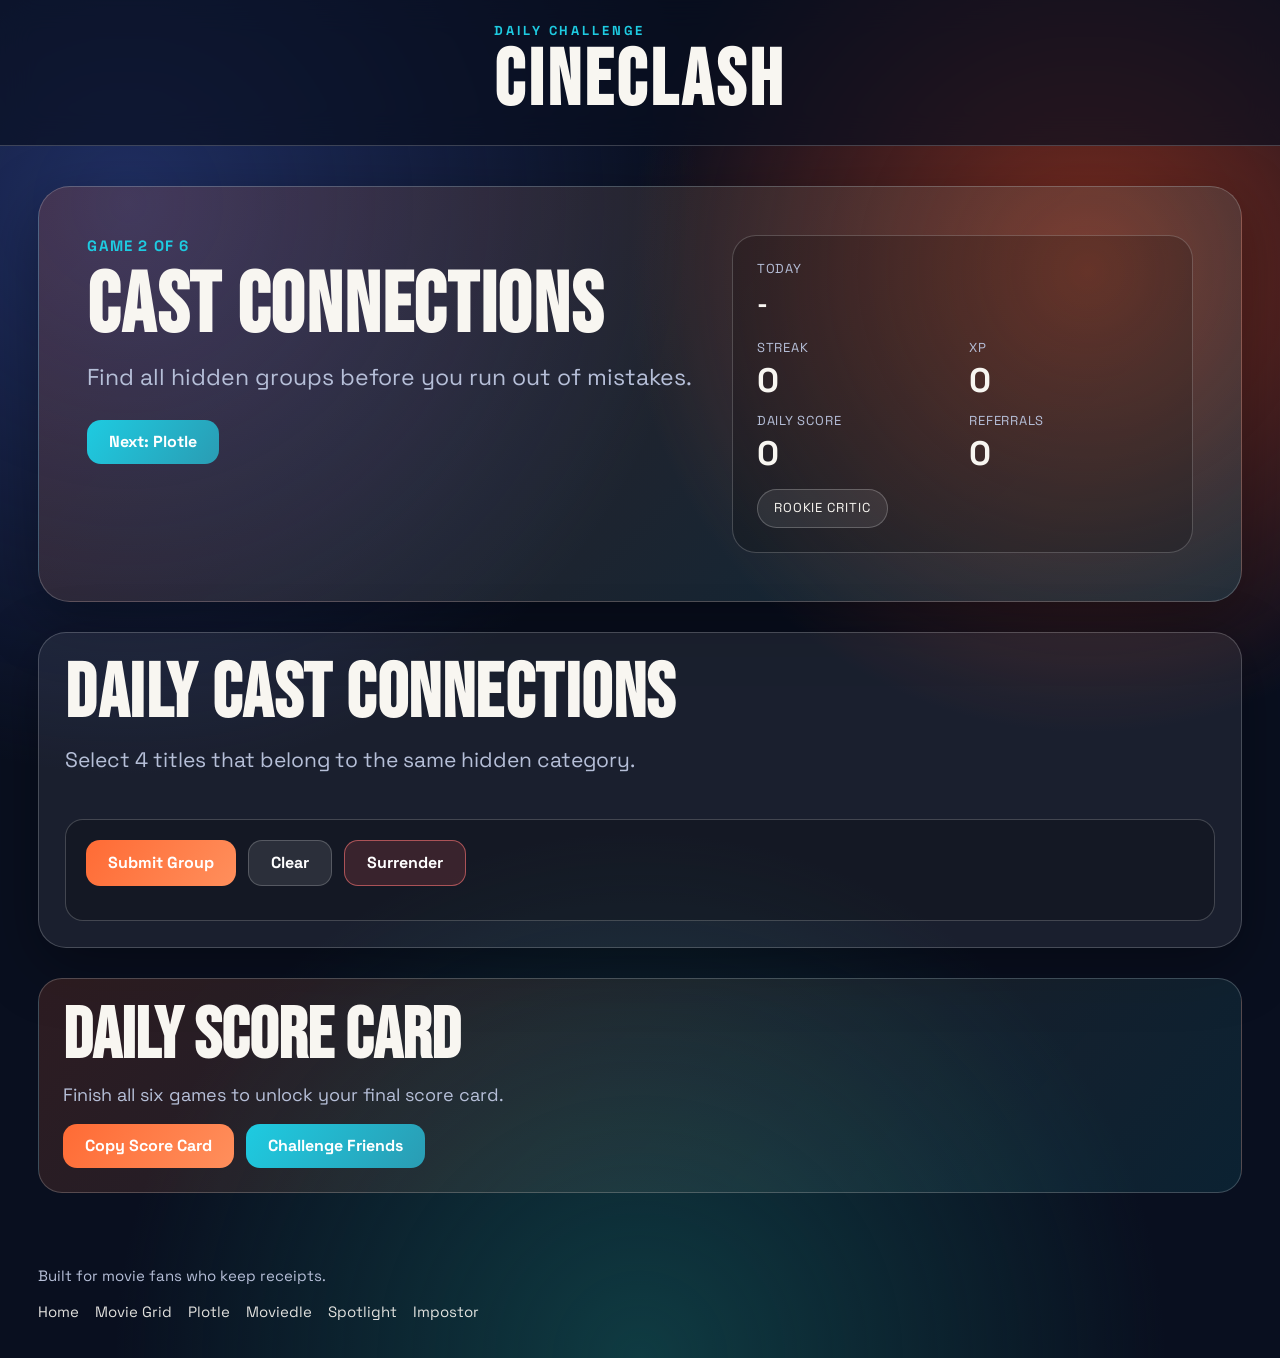
==== commit 00f6882c: "readjusted catalog to BE" ====
--- a/cast-connections.html
+++ b/cast-connections.html
@@ -3,15 +3,50 @@
   <head>
     <meta charset="UTF-8" />
     <meta name="viewport" content="width=device-width, initial-scale=1.0" />
-    <title>CineClash | Cast Connections</title>
-    <meta name="description" content="Play the daily Cast Connections challenge on CineClash." />
+    <title>Cast Connections - Daily Movie Categories Game | CineClash</title>
+    <meta
+      name="description"
+      content="Play Cast Connections on CineClash: find four hidden groups of related movies across genre, actor, and era categories."
+    />
+    <meta name="robots" content="index, follow, max-image-preview:large, max-snippet:-1, max-video-preview:-1" />
+    <meta name="theme-color" content="#081427" />
+    <link rel="canonical" href="https://cineclashgame.vercel.app/cast-connections.html" />
+    <link rel="alternate" hreflang="en" href="https://cineclashgame.vercel.app/cast-connections.html" />
+    <meta property="og:type" content="website" />
+    <meta property="og:site_name" content="CineClash" />
+    <meta property="og:title" content="Cast Connections - Daily Movie Categories | CineClash" />
+    <meta property="og:description" content="Solve four hidden movie groups and share your result with friends." />
+    <meta property="og:url" content="https://cineclashgame.vercel.app/cast-connections.html" />
+    <meta property="og:image" content="https://cineclashgame.vercel.app/assets/cast-connections.svg" />
+    <meta property="og:image:alt" content="Cast Connections game preview" />
+    <meta name="twitter:card" content="summary_large_image" />
+    <meta name="twitter:title" content="Cast Connections - Daily Movie Categories | CineClash" />
+    <meta name="twitter:description" content="Find hidden sets of four related movie titles." />
+    <meta name="twitter:image" content="https://cineclashgame.vercel.app/assets/cast-connections.svg" />
     <link rel="preconnect" href="https://fonts.googleapis.com" />
     <link rel="preconnect" href="https://fonts.gstatic.com" crossorigin />
     <link
       href="https://fonts.googleapis.com/css2?family=Bebas+Neue&family=Space+Grotesk:wght@400;500;700&display=swap"
       rel="stylesheet"
     />
+    <link rel="icon" href="./assets/favicon.svg" type="image/svg+xml" />
+    <link rel="manifest" href="./manifest.webmanifest" />
     <link rel="stylesheet" href="./styles.css" />
+    <script type="application/ld+json">
+      {
+        "@context": "https://schema.org",
+        "@type": "WebPage",
+        "name": "Cast Connections - CineClash",
+        "url": "https://cineclashgame.vercel.app/cast-connections.html",
+        "description": "Daily movie categories puzzle where players match hidden sets.",
+        "isPartOf": {
+          "@type": "WebSite",
+          "name": "CineClash",
+          "url": "https://cineclashgame.vercel.app/"
+        },
+        "inLanguage": "en"
+      }
+    </script>
   </head>
   <body data-page="connections">
     <div class="ambient ambient-a"></div>
@@ -90,11 +125,19 @@
 
     <footer class="footer">
       <p>Built for movie fans who keep receipts.</p>
+      <nav class="footer-links" aria-label="Game pages">
+        <a href="./index.html">Home</a>
+        <a href="./movie-grid.html">Movie Grid</a>
+        <a href="./plotle.html">Plotle</a>
+        <a href="./moviedle.html">Moviedle</a>
+        <a href="./impostor.html">Spotlight</a>
+        <a href="./impostor-cast.html">Impostor</a>
+      </nav>
     </footer>
 
     <div id="toast" class="toast"></div>
 
-    <script src="./data/catalog.js"></script>
-    <script src="./app.js"></script>
+    <script src="/api/daily-catalog.js" defer></script>
+    <script src="./app.js" defer></script>
   </body>
 </html>
--- a/styles.css
+++ b/styles.css
@@ -1048,6 +1048,30 @@
   font-size: 15px;
 }
 
+.footer-links {
+  display: flex;
+  flex-wrap: wrap;
+  gap: 10px 16px;
+  margin-top: 10px;
+}
+
+.footer-links a {
+  color: var(--text);
+  text-decoration: none;
+  border-bottom: 1px solid transparent;
+  transition: border-color 0.16s ease, opacity 0.16s ease;
+  opacity: 0.9;
+}
+
+.footer-links a:hover {
+  border-color: rgba(255, 255, 255, 0.55);
+  opacity: 1;
+}
+
+.seo-copy h3 {
+  margin: 0;
+}
+
 .toast {
   position: fixed;
   left: 50%;
@@ -1108,6 +1132,17 @@
   font-size: clamp(20px, 2.6vw, 28px);
 }
 
+.win-modal-actions {
+  display: flex;
+  flex-wrap: wrap;
+  justify-content: center;
+  gap: 10px;
+}
+
+.win-modal-actions .btn {
+  min-width: 150px;
+}
+
 .win-modal-card.lost {
   background: linear-gradient(140deg, rgba(255, 93, 115, 0.24), rgba(255, 107, 53, 0.16)), var(--bg-soft);
 }
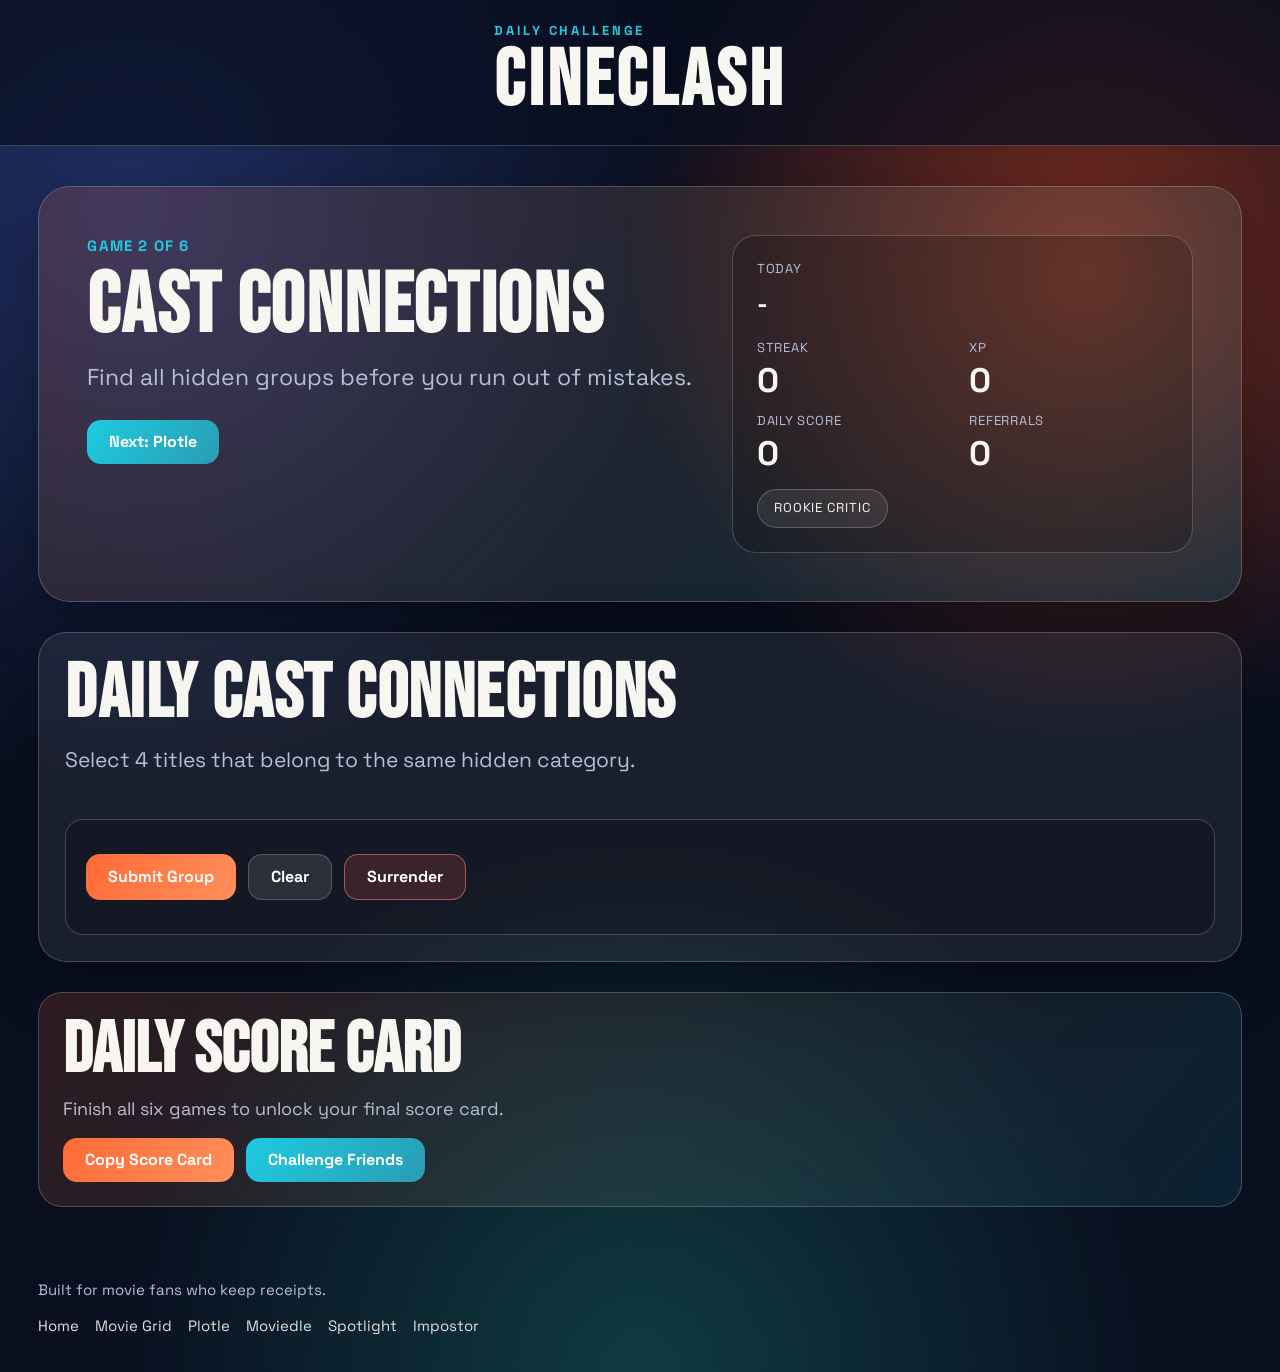
==== commit 7a382ef3: "fix in mobile ux and connections logic" ====
--- a/cast-connections.html
+++ b/cast-connections.html
@@ -103,6 +103,7 @@
         </div>
         <div id="connections-board" class="connections-board"></div>
         <div class="panel">
+          <div id="connections-health" class="connections-health" role="img" aria-label="Mistakes remaining"></div>
           <div class="guess-actions">
             <button id="connections-submit-btn" class="btn btn-primary">Submit Group</button>
             <button id="connections-clear-btn" class="btn btn-ghost">Clear</button>
--- a/styles.css
+++ b/styles.css
@@ -476,6 +476,7 @@
 .guess-row input {
   flex: 1 1 320px;
   width: auto;
+  min-width: 0;
 }
 
 input {
@@ -606,6 +607,36 @@
   flex-wrap: wrap;
 }
 
+.connections-health {
+  display: flex;
+  align-items: center;
+  gap: 8px;
+  margin: 0 0 14px;
+}
+
+.connections-heart {
+  display: inline-flex;
+  align-items: center;
+  justify-content: center;
+  width: 32px;
+  height: 32px;
+  font-size: 26px;
+  line-height: 1;
+  color: #ff5e5e;
+  text-shadow:
+    1px 0 0 #4a0f0f,
+    -1px 0 0 #4a0f0f,
+    0 1px 0 #4a0f0f,
+    0 -1px 0 #4a0f0f;
+  transition: opacity 0.2s ease, transform 0.2s ease, filter 0.2s ease;
+}
+
+.connections-heart.lost {
+  opacity: 0.15;
+  transform: scale(0.72);
+  filter: saturate(0);
+}
+
 .solved-list {
   margin: 14px 0 0;
   padding: 0;
@@ -1194,6 +1225,97 @@
   min-width: 140px;
 }
 
+.difficulty-gate-modal {
+  position: fixed;
+  inset: 0;
+  display: none;
+  align-items: center;
+  justify-content: center;
+  background: rgba(2, 6, 16, 0.78);
+  backdrop-filter: blur(6px);
+  padding: 24px;
+  z-index: 62;
+}
+
+.difficulty-gate-modal.show {
+  display: flex;
+}
+
+.difficulty-gate-card {
+  width: min(560px, 94vw);
+  border-radius: 24px;
+  border: 1px solid var(--line);
+  background: linear-gradient(140deg, rgba(30, 203, 225, 0.2), rgba(255, 107, 53, 0.18)), var(--bg-soft);
+  box-shadow: var(--shadow);
+  padding: 28px;
+  text-align: center;
+  display: grid;
+  gap: 14px;
+}
+
+.difficulty-gate-card h3 {
+  margin: 0;
+  font-family: "Bebas Neue", sans-serif;
+  font-size: clamp(46px, 6.4vw, 64px);
+  line-height: 0.95;
+}
+
+.difficulty-gate-card p {
+  margin: 0;
+  color: var(--text);
+  font-size: clamp(18px, 2.3vw, 26px);
+}
+
+.difficulty-gate-options {
+  display: grid;
+  grid-template-columns: repeat(3, minmax(0, 1fr));
+  gap: 10px;
+}
+
+.difficulty-gate-option {
+  border: 1px solid var(--line);
+  border-radius: 14px;
+  background: rgba(9, 15, 31, 0.68);
+  color: var(--text);
+  padding: 12px 10px;
+  font-weight: 800;
+  font-size: 16px;
+  line-height: 1.2;
+  text-transform: uppercase;
+  letter-spacing: 0.04em;
+  cursor: pointer;
+  transition: transform 0.14s ease, border-color 0.14s ease, background 0.14s ease;
+}
+
+.difficulty-gate-option span {
+  display: block;
+  margin-top: 4px;
+  color: var(--muted);
+  font-size: 12px;
+  font-weight: 700;
+  letter-spacing: 0.03em;
+  text-transform: none;
+}
+
+.difficulty-gate-option:hover {
+  transform: translateY(-1px);
+  border-color: rgba(30, 203, 225, 0.55);
+}
+
+.difficulty-gate-option.active {
+  border-color: rgba(30, 203, 225, 0.9);
+  background: rgba(30, 203, 225, 0.22);
+}
+
+.difficulty-gate-actions {
+  display: flex;
+  justify-content: center;
+}
+
+.difficulty-gate-actions .btn {
+  min-width: 180px;
+}
+
 .reveal {
   animation: reveal 0.5s ease both;
 }
@@ -1260,6 +1382,12 @@
     grid-template-columns: 1fr;
   }
 
+  .hero > .stat-card {
+    width: min(100%, 420px);
+    justify-self: center;
+    padding: 20px;
+  }
+
   .hub-grid {
     grid-template-columns: repeat(2, minmax(0, 1fr));
   }
@@ -1353,9 +1481,51 @@
     flex-direction: column;
   }
 
+  .guess-row input {
+    flex: 0 1 auto;
+    width: 100%;
+  }
+
   .grid-board,
   .connections-board {
     gap: 8px;
+  }
+
+  .single-game .grid-board,
+  .single-game .panel {
+    width: min(100%, 560px);
+    margin-inline: auto;
+  }
+
+  .hero > .stat-card {
+    width: min(100%, 340px);
+    padding: 14px;
+    border-radius: 14px;
+  }
+
+  .hero > .stat-card .stat-main {
+    font-size: 20px;
+    margin-bottom: 8px;
+  }
+
+  .hero > .stat-card .stat-grid {
+    margin-top: 10px;
+    gap: 10px;
+  }
+
+  .hero > .stat-card .stat-label {
+    font-size: 11px;
+    letter-spacing: 0.04em;
+  }
+
+  .hero > .stat-card .stat-value {
+    font-size: 22px;
+  }
+
+  .hero > .stat-card .tier-badge {
+    margin-top: 12px;
+    padding: 6px 12px;
+    font-size: 11px;
   }
 
   .impostor-options {
@@ -1383,6 +1553,17 @@
     padding: 8px;
   }
 
+  .connections-health {
+    gap: 6px;
+    margin-bottom: 10px;
+  }
+
+  .connections-heart {
+    width: 28px;
+    height: 28px;
+    font-size: 22px;
+  }
+
   input,
   .btn {
     font-size: 15px;
@@ -1454,6 +1635,48 @@
     padding: 7px;
   }
 
+  .connections-heart {
+    width: 24px;
+    height: 24px;
+    font-size: 20px;
+  }
+
+  .single-game .grid-board,
+  .single-game .panel {
+    width: min(100%, 420px);
+  }
+
+  body[data-page="grid"] .grid-header,
+  body[data-page="grid"] .grid-cell {
+    min-height: 0;
+    aspect-ratio: 1 / 1;
+    font-size: 11px;
+    line-height: 1.1;
+    padding: 6px;
+  }
+
+  .hero > .stat-card {
+    width: min(100%, 300px);
+    padding: 12px;
+  }
+
+  .hero > .stat-card .stat-main {
+    font-size: 18px;
+  }
+
+  .hero > .stat-card .stat-grid {
+    gap: 8px;
+  }
+
+  .hero > .stat-card .stat-value {
+    font-size: 20px;
+  }
+
+  .hero > .stat-card .tier-badge {
+    font-size: 10px;
+    padding: 5px 10px;
+  }
+
   .moviedle-tile {
     min-height: 52px;
     font-size: 18px;
@@ -1480,3 +1703,12 @@
     font-size: 14px;
   }
 }
+
+#grid-meta,
+#connections-meta,
+#plotle-meta,
+#moviedle-meta,
+#impostor-meta,
+#impostor-cast-meta {
+  display: none !important;
+}
